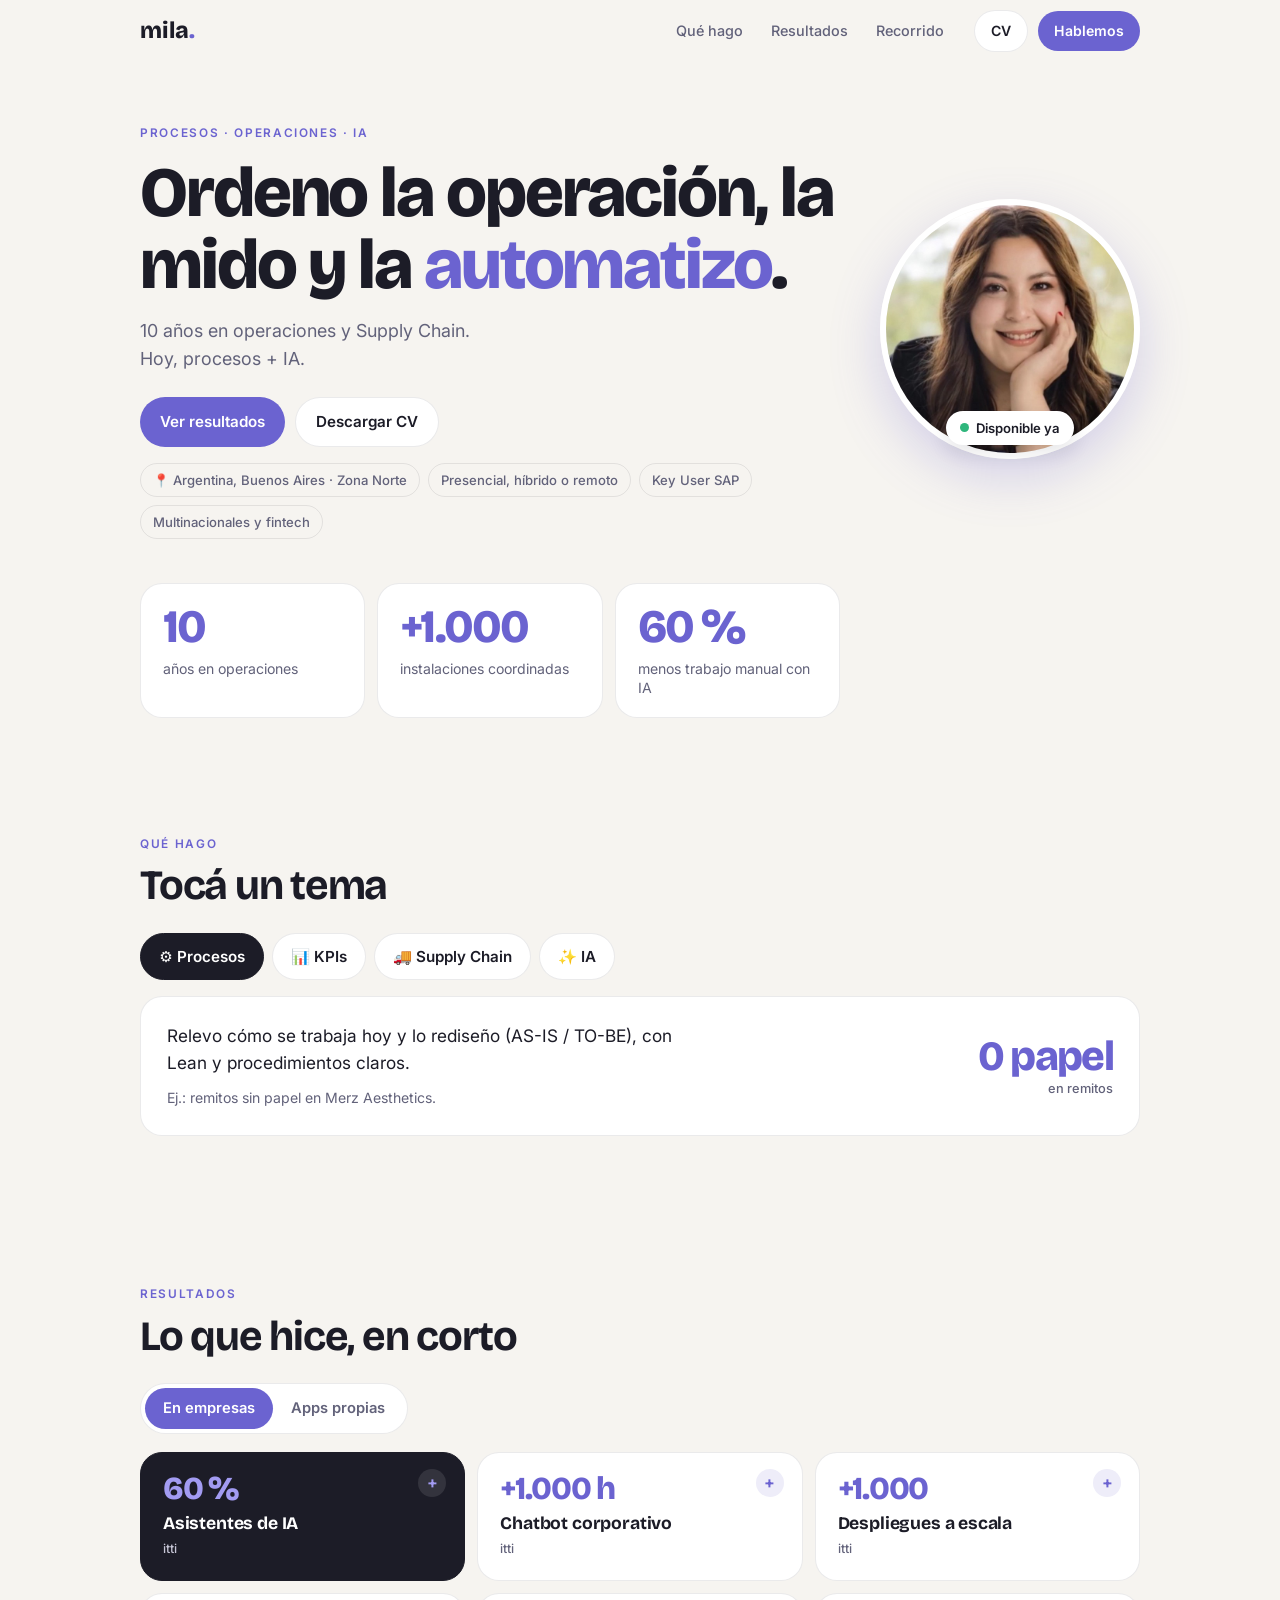
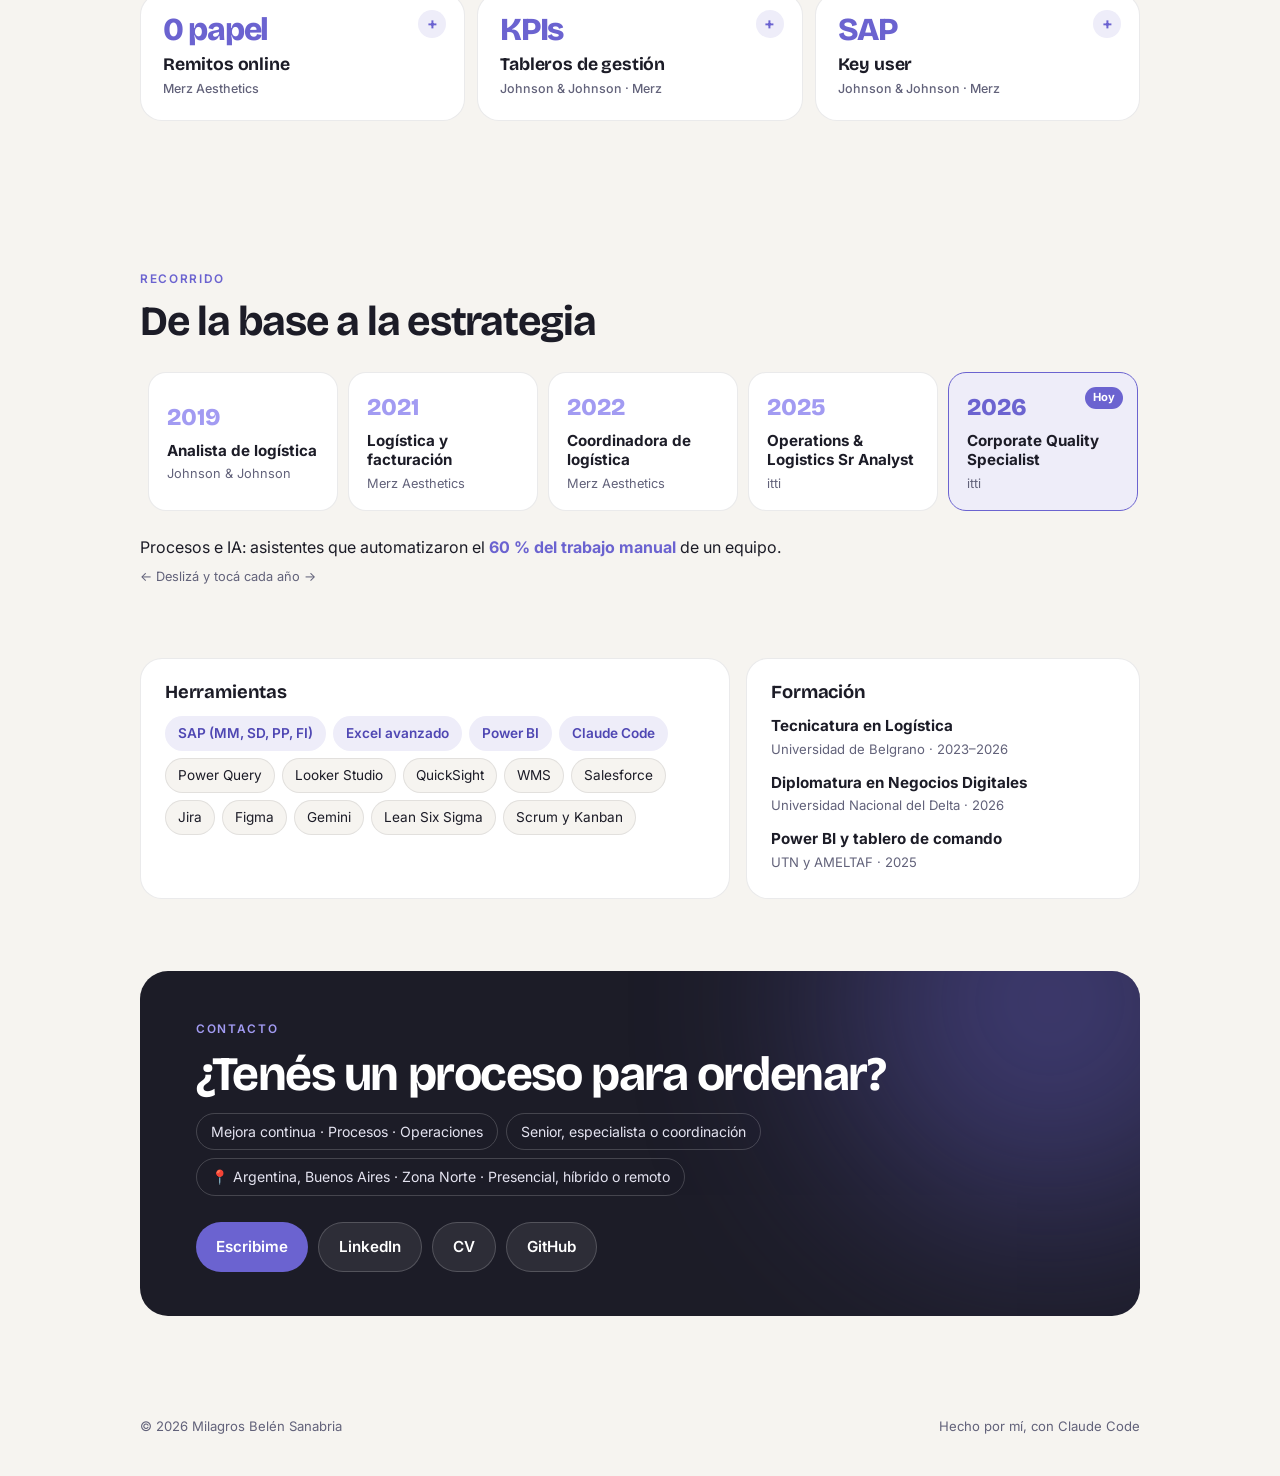
==== index.html @ e9c34959 "Ubicación: Argentina, Buenos Aires, Zona Norte; presencial, híbrido o remoto Co-Authored-By: Claude " ====
<!doctype html>
<html lang="es">
<head>
<meta charset="utf-8">
<meta name="viewport" content="width=device-width, initial-scale=1">
<title>Milagros Sanabria · Procesos, operaciones e IA</title>
<meta name="description" content="Milagros Sanabria: 10 años en operaciones, supply chain y mejora continua. Relevo procesos, los mido con KPIs y los automatizo con IA.">
<meta property="og:title" content="Milagros Sanabria · Procesos, operaciones e IA">
<meta property="og:description" content="10 años en operaciones, supply chain y mejora continua, en Johnson & Johnson, Merz Aesthetics e itti.">
<meta property="og:image" content="https://mila-ops-ia.github.io/img/preview.png">
<meta property="og:image:width" content="1200">
<meta property="og:image:height" content="630">
<meta property="og:url" content="https://mila-ops-ia.github.io/">
<meta property="og:type" content="website">
<meta name="twitter:card" content="summary_large_image">
<link rel="icon" href="data:image/svg+xml,%3Csvg xmlns='http://www.w3.org/2000/svg' viewBox='0 0 64 64'%3E%3Crect width='64' height='64' rx='18' fill='%236b63d0'/%3E%3Ctext x='32' y='44' font-family='Arial' font-weight='800' font-size='34' text-anchor='middle' fill='white'%3Em%3C/text%3E%3C/svg%3E">
<link rel="preconnect" href="https://fonts.googleapis.com">
<link rel="preconnect" href="https://fonts.gstatic.com" crossorigin>
<link href="https://fonts.googleapis.com/css2?family=Bricolage+Grotesque:opsz,wght@12..96,700;12..96,800&family=Inter:wght@400;500;600&display=swap" rel="stylesheet">
<style>
  :root{
    --fondo:#f6f4f0; --blanco:#fff; --tinta:#1c1c27; --gris:#62627a; --linea:rgba(28,28,39,.09);
    --violeta:#6b63d0; --violeta-osc:#4f47b3; --lila:#a29bf2; --lila-suave:#eeedf9;
    --display:"Bricolage Grotesque",Inter,system-ui,sans-serif; --texto:Inter,system-ui,-apple-system,sans-serif;
    --r:22px;
  }
  *{box-sizing:border-box;margin:0;padding:0}
  html{scroll-behavior:smooth}
  body{background:var(--fondo);color:var(--tinta);font-family:var(--texto);font-size:16px;line-height:1.55;-webkit-font-smoothing:antialiased}
  a{color:inherit}
  img{max-width:100%;display:block}
  .ancho{max-width:1040px;margin:0 auto;padding:0 20px}
  h1,h2,h3{font-family:var(--display);letter-spacing:-.03em;line-height:1.02}
  .eti{font-size:.74rem;font-weight:600;letter-spacing:.14em;text-transform:uppercase;color:var(--violeta)}
  section{padding:72px 0}
  section h2{font-size:clamp(1.9rem,4.4vw,2.6rem);margin:10px 0 26px}
  button{font:inherit;cursor:pointer;border:0;background:none;color:inherit}
  :focus-visible{outline:3px solid var(--lila);outline-offset:3px;border-radius:10px}

  /* barra */
  .barra{position:sticky;top:0;z-index:20;background:rgba(246,244,240,.85);backdrop-filter:blur(12px);-webkit-backdrop-filter:blur(12px);border-bottom:1px solid transparent;transition:border-color .2s}
  .barra.sombra{border-color:var(--linea)}
  .barra .ancho{display:flex;align-items:center;gap:10px;height:62px}
  .marca{font-family:var(--display);font-weight:800;font-size:1.45rem;text-decoration:none;margin-right:auto}
  .marca span{color:var(--violeta)}
  .barra nav{display:flex;gap:4px;margin-right:8px}
  .barra nav a{text-decoration:none;font-size:.9rem;font-weight:500;color:var(--gris);padding:8px 12px;border-radius:999px}
  .barra nav a:hover{background:var(--blanco);color:var(--tinta)}
  .btn{display:inline-flex;align-items:center;gap:8px;text-decoration:none;font-weight:600;font-size:.95rem;padding:12px 20px;border-radius:999px;transition:transform .15s,background .15s}
  .btn:hover{transform:translateY(-1px)}
  .btn-v{background:var(--violeta);color:#fff}
  .btn-v:hover{background:var(--violeta-osc)}
  .btn-b{background:var(--blanco);border:1px solid var(--linea)}
  .btn-s{padding:9px 16px;font-size:.88rem}

  /* inicio */
  .inicio{padding:56px 0 40px}
  .inicio .ancho{display:grid;grid-template-columns:minmax(0,1fr) 260px;gap:40px;align-items:center}
  .inicio h1{font-size:clamp(2.5rem,7vw,4.4rem);font-weight:800;margin:14px 0 16px}
  .inicio h1 em{font-style:normal;color:var(--violeta)}
  .bajada{font-size:1.12rem;color:var(--gris);max-width:30ch}
  .acciones{display:flex;gap:10px;flex-wrap:wrap;margin-top:24px}
  .foto{position:relative;justify-self:center}
  .foto img{width:260px;height:260px;border-radius:50%;object-fit:cover;border:6px solid var(--blanco);box-shadow:0 18px 50px rgba(107,99,208,.25)}
  .estado{position:absolute;bottom:14px;left:50%;transform:translateX(-50%);background:var(--blanco);border-radius:999px;padding:7px 14px;font-size:.82rem;font-weight:600;white-space:nowrap;box-shadow:0 6px 20px rgba(28,28,39,.12);display:flex;align-items:center;gap:7px}
  .estado i{width:9px;height:9px;border-radius:50%;background:#2fb67c;box-shadow:0 0 0 0 rgba(47,182,124,.6);animation:latido 2s infinite}
  @keyframes latido{70%{box-shadow:0 0 0 8px rgba(47,182,124,0)}100%{box-shadow:0 0 0 0 rgba(47,182,124,0)}}
  .cifras{display:grid;grid-template-columns:repeat(3,1fr);gap:12px;margin-top:44px}
  .cifra{background:var(--blanco);border:1px solid var(--linea);border-radius:var(--r);padding:20px 22px}
  .cifra b{display:block;font-family:var(--display);font-weight:800;font-size:clamp(2rem,5vw,2.9rem);letter-spacing:-.04em;color:var(--violeta);line-height:1}
  .cifra span{display:block;font-size:.88rem;color:var(--gris);margin-top:8px;line-height:1.35}
  .sellos{display:flex;flex-wrap:wrap;gap:8px;margin-top:16px}
  .sello{font-size:.82rem;font-weight:500;color:var(--gris);background:transparent;border:1px solid var(--linea);border-radius:999px;padding:6px 12px}

  /* qué hago */
  .opciones{display:flex;flex-wrap:wrap;gap:8px}
  .op{padding:11px 18px;border-radius:999px;background:var(--blanco);border:1px solid var(--linea);font-weight:600;font-size:.95rem;transition:background .15s,color .15s}
  .op[aria-selected="true"]{background:var(--tinta);color:#fff;border-color:var(--tinta)}
  .panel{margin-top:16px;background:var(--blanco);border:1px solid var(--linea);border-radius:var(--r);padding:26px;display:grid;grid-template-columns:minmax(0,1fr) auto;gap:24px;align-items:center;animation:entra .3s ease}
  .panel p{font-size:1.08rem;max-width:46ch}
  .panel .ej{display:block;font-size:.88rem;color:var(--gris);margin-top:10px}
  .panel .num{font-family:var(--display);font-weight:800;font-size:2.6rem;color:var(--violeta);letter-spacing:-.04em;text-align:right;line-height:1}
  .panel .num small{display:block;font-family:var(--texto);font-weight:500;font-size:.8rem;color:var(--gris);letter-spacing:0;margin-top:6px}
  @keyframes entra{from{opacity:0;transform:translateY(6px)}to{opacity:1;transform:none}}

  /* resultados */
  .pestanas{display:inline-flex;background:var(--blanco);border:1px solid var(--linea);border-radius:999px;padding:4px;margin-bottom:18px}
  .pest{padding:9px 18px;border-radius:999px;font-weight:600;font-size:.92rem;color:var(--gris)}
  .pest[aria-selected="true"]{background:var(--violeta);color:#fff}
  .tarjetas{display:grid;grid-template-columns:repeat(3,minmax(0,1fr));gap:12px}
  .tarjetas[hidden]{display:none}
  .t{background:var(--blanco);border:1px solid var(--linea);border-radius:var(--r);overflow:hidden;display:flex;flex-direction:column}
  .t summary{list-style:none;cursor:pointer;padding:20px 22px;flex:1;position:relative}
  .t summary::-webkit-details-marker{display:none}
  .t summary::after{content:"+";position:absolute;top:16px;right:18px;width:28px;height:28px;border-radius:50%;background:var(--lila-suave);color:var(--violeta);font-weight:700;display:grid;place-items:center;transition:transform .2s}
  .t[open] summary::after{transform:rotate(45deg)}
  .t .n{font-family:var(--display);font-weight:800;font-size:2rem;color:var(--violeta);letter-spacing:-.04em;line-height:1}
  .t h3{font-size:1.1rem;margin:10px 0 2px;letter-spacing:-.01em}
  .t .donde{font-size:.78rem;color:var(--gris);font-weight:500}
  .t .mas{padding:0 22px 20px;font-size:.92rem;color:var(--gris)}
  .t.oscura{background:var(--tinta);color:#fff;border-color:var(--tinta)}
  .t.oscura .n{color:var(--lila)}
  .t.oscura .donde,.t.oscura .mas{color:#c6c5d6}
  .t.oscura summary::after{background:rgba(255,255,255,.1);color:var(--lila)}
  .app{background:var(--blanco);border:1px solid var(--linea);border-radius:var(--r);overflow:hidden;text-decoration:none;display:flex;flex-direction:column;transition:transform .2s,box-shadow .2s}
  .app:hover{transform:translateY(-3px);box-shadow:0 14px 30px rgba(28,28,39,.1)}
  .app img{width:100%;height:auto;aspect-ratio:16/10;object-fit:cover;object-position:top;border-bottom:1px solid var(--linea)}
  .app div{padding:16px 20px 18px;flex:1;display:flex;flex-direction:column}
  .app .donde{font-size:.74rem;font-weight:600;letter-spacing:.08em;text-transform:uppercase;color:var(--gris)}
  .app h3{font-size:1.15rem;margin:6px 0 4px;letter-spacing:-.01em}
  .app p{font-size:.9rem;color:var(--gris);flex:1}
  .app .ir{margin-top:12px;font-weight:600;color:var(--violeta);font-size:.9rem}

  /* recorrido */
  .linea{display:flex;gap:10px;overflow-x:auto;scroll-snap-type:x mandatory;padding:4px 2px 18px;scrollbar-width:thin}
  .hito{flex:0 0 190px;scroll-snap-align:start;text-align:left;background:var(--blanco);border:1px solid var(--linea);border-radius:18px;padding:16px 18px;position:relative;transition:border-color .15s,background .15s}
  .hito .anio{font-family:var(--display);font-weight:800;font-size:1.5rem;color:var(--lila);letter-spacing:-.03em}
  .hito b{display:block;font-size:.95rem;line-height:1.3;margin-top:4px}
  .hito span{display:block;font-size:.8rem;color:var(--gris);margin-top:4px}
  .hito[aria-pressed="true"]{border-color:var(--violeta);background:var(--lila-suave)}
  .hito[aria-pressed="true"] .anio{color:var(--violeta)}
  .hito.hoy::before{content:"Hoy";position:absolute;top:14px;right:14px;font-size:.7rem;font-weight:700;color:#fff;background:var(--violeta);border-radius:999px;padding:2px 8px}
  .detalle{margin-top:6px;font-size:1rem;color:var(--tinta);min-height:1.6em}
  .detalle b{color:var(--violeta)}
  .pista{font-size:.8rem;color:var(--gris);margin-top:6px}

  /* herramientas */
  .dos{display:grid;grid-template-columns:1.2fr .8fr;gap:16px}
  .caja{background:var(--blanco);border:1px solid var(--linea);border-radius:var(--r);padding:24px}
  .caja h3{font-size:1.15rem;margin-bottom:14px;letter-spacing:-.01em}
  .chips{display:flex;flex-wrap:wrap;gap:7px}
  .chips span{font-size:.85rem;padding:6px 12px;border-radius:999px;background:var(--fondo);border:1px solid var(--linea)}
  .chips span.f{background:var(--lila-suave);border-color:transparent;color:var(--violeta-osc);font-weight:600}
  .forma{list-style:none;display:grid;gap:12px}
  .forma b{display:block;font-size:.95rem;line-height:1.3}
  .forma span{font-size:.82rem;color:var(--gris)}

  /* contacto */
  .contacto .caja-c{background:var(--tinta);color:#fff;border-radius:28px;padding:44px clamp(24px,5vw,56px);position:relative;overflow:hidden}
  .contacto .caja-c::before{content:"";position:absolute;width:420px;height:420px;border-radius:50%;background:var(--violeta);filter:blur(110px);opacity:.45;top:-180px;right:-120px}
  .contacto .caja-c>*{position:relative}
  .contacto h2{margin:10px 0 14px;font-size:clamp(2rem,5vw,3rem)}
  .contacto .eti{color:var(--lila)}
  .busco{display:flex;flex-wrap:wrap;gap:8px;margin:6px 0 26px}
  .busco span{font-size:.88rem;border:1px solid rgba(255,255,255,.18);border-radius:999px;padding:7px 14px;color:#e4e3f0}
  .contacto .btn-b{background:rgba(255,255,255,.08);border-color:rgba(255,255,255,.18);color:#fff}
  footer{padding:28px 0 40px;font-size:.82rem;color:var(--gris)}
  footer .ancho{display:flex;justify-content:space-between;gap:12px;flex-wrap:wrap}

  /* aparece al bajar */
  .ap{opacity:0;transform:translateY(14px);transition:opacity .5s ease,transform .5s ease}
  .ap.ver{opacity:1;transform:none}

  @media (max-width:860px){
    .barra nav{display:none}
    .inicio .ancho{grid-template-columns:1fr;gap:26px}
    .foto{order:-1;justify-self:start}
    .foto img{width:150px;height:150px;border-width:4px}
    .estado{left:auto;right:-40px;transform:none;bottom:6px}
    .tarjetas,.dos{grid-template-columns:1fr}
    .panel{grid-template-columns:1fr}
    .panel .num{text-align:left}
  }
  @media (max-width:520px){
    section{padding:56px 0}
    .cifras{grid-template-columns:1fr 1fr}
    .cifras .cifra:first-child{grid-column:span 2}
    .barra .btn-b{display:none}
  }
  @media (prefers-reduced-motion:reduce){
    *{animation:none!important;transition:none!important}
    .ap{opacity:1;transform:none}
    html{scroll-behavior:auto}
  }
</style>
</head>
<body>

<header class="barra" id="barra">
  <div class="ancho">
    <a class="marca" href="#inicio">mila<span>.</span></a>
    <nav aria-label="Secciones">
      <a href="#que-hago">Qué hago</a>
      <a href="#resultados">Resultados</a>
      <a href="#recorrido">Recorrido</a>
    </nav>
    <a class="btn btn-b btn-s" href="cv-milagros-sanabria.pdf" download>CV</a>
    <a class="btn btn-v btn-s" href="#contacto">Hablemos</a>
  </div>
</header>

<main>
  <section class="inicio" id="inicio">
    <div class="ancho">
      <div>
        <span class="eti">Procesos · Operaciones · IA</span>
        <h1>Ordeno la operación, la mido y la <em>automatizo</em>.</h1>
        <p class="bajada">10 años en operaciones y Supply Chain. Hoy, procesos + IA.</p>
        <div class="acciones">
          <a class="btn btn-v" href="#resultados">Ver resultados</a>
          <a class="btn btn-b" href="cv-milagros-sanabria.pdf" download>Descargar CV</a>
        </div>
        <div class="sellos"><span class="sello">📍 Argentina, Buenos Aires · Zona Norte</span><span class="sello">Presencial, híbrido o remoto</span><span class="sello">Key User SAP</span><span class="sello">Multinacionales y fintech</span></div>
      </div>
      <div class="foto">
        <img src="img/mila.jpg" alt="Milagros Sanabria sonriendo" width="640" height="640">
        <span class="estado"><i></i>Disponible ya</span>
      </div>
    </div>
    <div class="ancho">
      <div class="cifras">
        <div class="cifra"><b data-contar="10">10</b><span>años en operaciones</span></div>
        <div class="cifra"><b data-contar="1000" data-pre="+">+1.000</b><span>instalaciones coordinadas</span></div>
        <div class="cifra"><b data-contar="60" data-suf=" %">60 %</b><span>menos trabajo manual con IA</span></div>
      </div>
    </div>
  </section>

  <section id="que-hago">
    <div class="ancho ap">
      <span class="eti">Qué hago</span>
      <h2>Tocá un tema</h2>
      <div class="opciones" role="tablist" aria-label="Qué hago">
        <button class="op" role="tab" aria-selected="true" data-i="0">⚙️ Procesos</button>
        <button class="op" role="tab" aria-selected="false" data-i="1">📊 KPIs</button>
        <button class="op" role="tab" aria-selected="false" data-i="2">🚚 Supply Chain</button>
        <button class="op" role="tab" aria-selected="false" data-i="3">✨ IA</button>
      </div>
      <div class="panel" id="panel" role="tabpanel" aria-live="polite"></div>
    </div>
  </section>

  <section id="resultados">
    <div class="ancho ap">
      <span class="eti">Resultados</span>
      <h2>Lo que hice, en corto</h2>
      <div class="pestanas" role="tablist" aria-label="Resultados">
        <button class="pest" role="tab" aria-selected="true" aria-controls="r-empresas" id="p-empresas">En empresas</button>
        <button class="pest" role="tab" aria-selected="false" aria-controls="r-apps" id="p-apps">Apps propias</button>
      </div>

      <div class="tarjetas" id="r-empresas" role="tabpanel" aria-labelledby="p-empresas">
        <details class="t oscura"><summary><div class="n">60 %</div><h3>Asistentes de IA</h3><span class="donde">itti</span></summary><p class="mas">Por iniciativa propia, asistentes con Gemini que estandarizaron tareas y automatizaron el 60 % del trabajo manual de 30 personas.</p></details>
        <details class="t"><summary><div class="n">+1.000 h</div><h3>Chatbot corporativo</h3><span class="donde">itti</span></summary><p class="mas">Proyecto completo: caso de negocio, riesgos, roadmap y pruebas UAT. Ahorro proyectado de más de 1.000 horas por mes.</p></details>
        <details class="t"><summary><div class="n">+1.000</div><h3>Despliegues a escala</h3><span class="donde">itti</span></summary><p class="mas">Logística end-to-end de más de 1.000 instalaciones y más de 50 sucursales en 12 meses, con la meta anual superada.</p></details>
        <details class="t"><summary><div class="n">0 papel</div><h3>Remitos online</h3><span class="donde">Merz Aesthetics</span></summary><p class="mas">Remitos sin papel y despachos más rápidos. Referente funcional en la implementación de SAP.</p></details>
        <details class="t"><summary><div class="n">KPIs</div><h3>Tableros de gestión</h3><span class="donde">Johnson &amp; Johnson · Merz</span></summary><p class="mas">Controles internos y tableros en Power BI, Excel y SAP para seguir al operador logístico y presentar a gerencia.</p></details>
        <details class="t"><summary><div class="n">SAP</div><h3>Key user</h3><span class="donde">Johnson &amp; Johnson · Merz</span></summary><p class="mas">Key user en el depósito de J&amp;J y referente funcional en la implementación de SAP en Merz.</p></details>
      </div>

      <div class="tarjetas" id="r-apps" role="tabpanel" aria-labelledby="p-apps" hidden>
        <a class="app" href="https://mila-ops-ia.github.io/servicios/demo-cartera/" target="_blank" rel="noopener"><img src="img/demo-cartera.jpg" alt="Tablero de Cartera" loading="lazy" width="960" height="600"><div><span class="donde">En uso</span><h3>Cartera</h3><p>Préstamos y cobranzas, con tablero de mora y rentabilidad.</p><span class="ir">Probar demo →</span></div></a>
        <a class="app" href="https://mila-ops-ia.github.io/servicios/demo-reparto/" target="_blank" rel="noopener"><img src="img/demo-reparto.jpg" alt="Inicio de Reparto" loading="lazy" width="960" height="600"><div><span class="donde">En uso</span><h3>Reparto</h3><p>Cuánto queda limpio por hora y por paquete.</p><span class="ir">Probar demo →</span></div></a>
        <a class="app" href="https://mila-ops-ia.github.io/soytigreya/" target="_blank" rel="noopener"><img src="img/demo-tigre.jpg" alt="Entrada de SoyTigreYa" loading="lazy" width="960" height="600"><div><span class="donde">Prototipo · Diplomatura</span><h3>SoyTigreYa</h3><p>Super-app municipal: beneficios, comercios y trámites.</p><span class="ir">Probar demo →</span></div></a>
        <a class="app" href="https://github.com/mila-ops-ia/busqueda-laboral" target="_blank" rel="noopener" style="grid-column:1/-1"><div><span class="donde">Corre cada día</span><h3>🔎 Búsqueda laboral automática</h3><p>Busca avisos en LinkedIn, los puntúa según mi perfil y los carga en un Google Sheet.</p><span class="ir">Ver en GitHub →</span></div></a>
      </div>
    </div>
  </section>

  <section id="recorrido">
    <div class="ancho ap">
      <span class="eti">Recorrido</span>
      <h2>De la base a la estrategia</h2>
      <div class="linea" id="linea">
        <button class="hito" aria-pressed="false" data-d="Empecé atendiendo clientes: ahí aprendí cómo impacta cada falla de la operación."><div class="anio">2016</div><b>Atención al cliente</b><span>Johnson &amp; Johnson</span></button>
        <button class="hito" aria-pressed="false" data-d="Depósito e inventario, como <b>key user de SAP</b>."><div class="anio">2017</div><b>Depósito e inventario</b><span>Johnson &amp; Johnson</span></button>
        <button class="hito" aria-pressed="false" data-d="Analista de logística: controles y <b>tableros</b> para seguir al operador logístico."><div class="anio">2019</div><b>Analista de logística</b><span>Johnson &amp; Johnson</span></button>
        <button class="hito" aria-pressed="false" data-d="Logística y facturación, referente en la <b>implementación de SAP</b> y remitos sin papel."><div class="anio">2021</div><b>Logística y facturación</b><span>Merz Aesthetics</span></button>
        <button class="hito" aria-pressed="false" data-d="Coordiné la <b>distribución nacional</b> con equipo a cargo."><div class="anio">2022</div><b>Coordinadora de logística</b><span>Merz Aesthetics</span></button>
        <button class="hito" aria-pressed="false" data-d="Despliegues a escala: <b>+1.000 instalaciones</b> y +50 sucursales en 12 meses."><div class="anio">2025</div><b>Operations &amp; Logistics Sr Analyst</b><span>itti</span></button>
        <button class="hito hoy" aria-pressed="true" data-d="Procesos e IA: asistentes que automatizaron el <b>60 % del trabajo manual</b> de un equipo."><div class="anio">2026</div><b>Corporate Quality Specialist</b><span>itti</span></button>
      </div>
      <p class="detalle" id="detalle" aria-live="polite"></p>
      <p class="pista">← Deslizá y tocá cada año →</p>
    </div>
  </section>

  <section id="herramientas" style="padding-top:0">
    <div class="ancho dos ap">
      <div class="caja">
        <h3>Herramientas</h3>
        <div class="chips">
          <span class="f">SAP (MM, SD, PP, FI)</span><span class="f">Excel avanzado</span><span class="f">Power BI</span><span class="f">Claude Code</span>
          <span>Power Query</span><span>Looker Studio</span><span>QuickSight</span><span>WMS</span><span>Salesforce</span><span>Jira</span><span>Figma</span><span>Gemini</span><span>Lean Six Sigma</span><span>Scrum y Kanban</span>
        </div>
      </div>
      <div class="caja">
        <h3>Formación</h3>
        <ul class="forma">
          <li><b>Tecnicatura en Logística</b><span>Universidad de Belgrano · 2023–2026</span></li>
          <li><b>Diplomatura en Negocios Digitales</b><span>Universidad Nacional del Delta · 2026</span></li>
          <li><b>Power BI y tablero de comando</b><span>UTN y AMELTAF · 2025</span></li>
        </ul>
      </div>
    </div>
  </section>

  <section class="contacto" id="contacto" style="padding-top:0">
    <div class="ancho ap">
      <div class="caja-c">
        <span class="eti">Contacto</span>
        <h2>¿Tenés un proceso para ordenar?</h2>
        <div class="busco">
          <span>Mejora continua · Procesos · Operaciones</span>
          <span>Senior, especialista o coordinación</span>
          <span>📍 Argentina, Buenos Aires · Zona Norte · Presencial, híbrido o remoto</span>
        </div>
        <div class="acciones">
          <a class="btn btn-v" href="mailto:milagrosbelensanabria@gmail.com">Escribime</a>
          <a class="btn btn-b" href="https://www.linkedin.com/in/milagros-sanabria/" target="_blank" rel="noopener">LinkedIn</a>
          <a class="btn btn-b" href="cv-milagros-sanabria.pdf" download>CV</a>
          <a class="btn btn-b" href="https://github.com/mila-ops-ia" target="_blank" rel="noopener">GitHub</a>
        </div>
      </div>
    </div>
  </section>
</main>

<footer><div class="ancho"><span>© 2026 Milagros Belén Sanabria</span><span>Hecho por mí, con Claude Code</span></div></footer>

<script>
  // Qué hago: un tema a la vez
  const temas = [
    {t:"Relevo cómo se trabaja hoy y lo rediseño (AS-IS / TO-BE), con Lean y procedimientos claros.", e:"Ej.: remitos sin papel en Merz Aesthetics.", n:"0 papel", s:"en remitos"},
    {t:"Defino indicadores desde cero, aunque no haya historial, y armo tableros para decidir con datos.", e:"Power BI, Looker Studio y QuickSight.", n:"KPIs", s:"desde cero"},
    {t:"Abastecimiento, inventario, distribución nacional y operadores 3PL/4PL.", e:"Ej.: despliegues de itti en 12 meses.", n:"+1.000", s:"instalaciones"},
    {t:"Asistentes, chatbots y apps propias con Claude Code. Primero entiendo el proceso, después lo automatizo.", e:"Ej.: asistentes con Gemini para un equipo de 30 personas.", n:"60 %", s:"menos trabajo manual"}
  ];
  const panel = document.getElementById("panel");
  const ops = [...document.querySelectorAll(".op")];
  function mostrar(i){
    ops.forEach((b,j)=>b.setAttribute("aria-selected", j===i));
    const x = temas[i];
    panel.style.animation="none"; panel.offsetHeight; panel.style.animation="";
    panel.innerHTML = `<div><p>${x.t}</p><span class="ej">${x.e}</span></div><div class="num">${x.n}<small>${x.s}</small></div>`;
  }
  ops.forEach((b,i)=>b.addEventListener("click",()=>mostrar(i)));
  mostrar(0);

  // Resultados: pestañas
  const pests = [...document.querySelectorAll(".pest")];
  pests.forEach(p=>p.addEventListener("click",()=>{
    pests.forEach(q=>{ const on = q===p; q.setAttribute("aria-selected", on); document.getElementById(q.getAttribute("aria-controls")).hidden = !on; });
  }));

  // Recorrido
  const hitos = [...document.querySelectorAll(".hito")];
  const detalle = document.getElementById("detalle");
  function elegir(h){ hitos.forEach(x=>x.setAttribute("aria-pressed", x===h)); detalle.innerHTML = h.dataset.d; }
  hitos.forEach(h=>h.addEventListener("click",()=>elegir(h)));
  elegir(hitos[hitos.length-1]);
  const linea = document.getElementById("linea");
  linea.scrollLeft = linea.scrollWidth;

  // Barra con borde al bajar
  const barra = document.getElementById("barra");
  addEventListener("scroll",()=>barra.classList.toggle("sombra", scrollY>8), {passive:true});

  // Aparecer y contar
  const quieto = matchMedia("(prefers-reduced-motion: reduce)").matches;
  const fmt = n => n.toLocaleString("es-AR");
  function contar(el){
    const fin = +el.dataset.contar, pre = el.dataset.pre||"", suf = el.dataset.suf||"";
    if (quieto) return;
    const t0 = performance.now(), dur = 1200;
    (function paso(t){ const k = Math.min(1,(t-t0)/dur), v = Math.round(fin*(1-Math.pow(1-k,3))); el.textContent = pre+fmt(v)+suf; if(k<1) requestAnimationFrame(paso); })(t0);
  }
  if ("IntersectionObserver" in window){
    const io = new IntersectionObserver(es=>es.forEach(e=>{ if(e.isIntersecting){ e.target.classList.add("ver"); io.unobserve(e.target); } }), {threshold:.12});
    document.querySelectorAll(".ap").forEach(el=>io.observe(el));
    const ic = new IntersectionObserver(es=>es.forEach(e=>{ if(e.isIntersecting){ contar(e.target); ic.unobserve(e.target); } }), {threshold:.6});
    document.querySelectorAll("[data-contar]").forEach(el=>ic.observe(el));
  } else document.querySelectorAll(".ap").forEach(el=>el.classList.add("ver"));
</script>
</body>
</html>
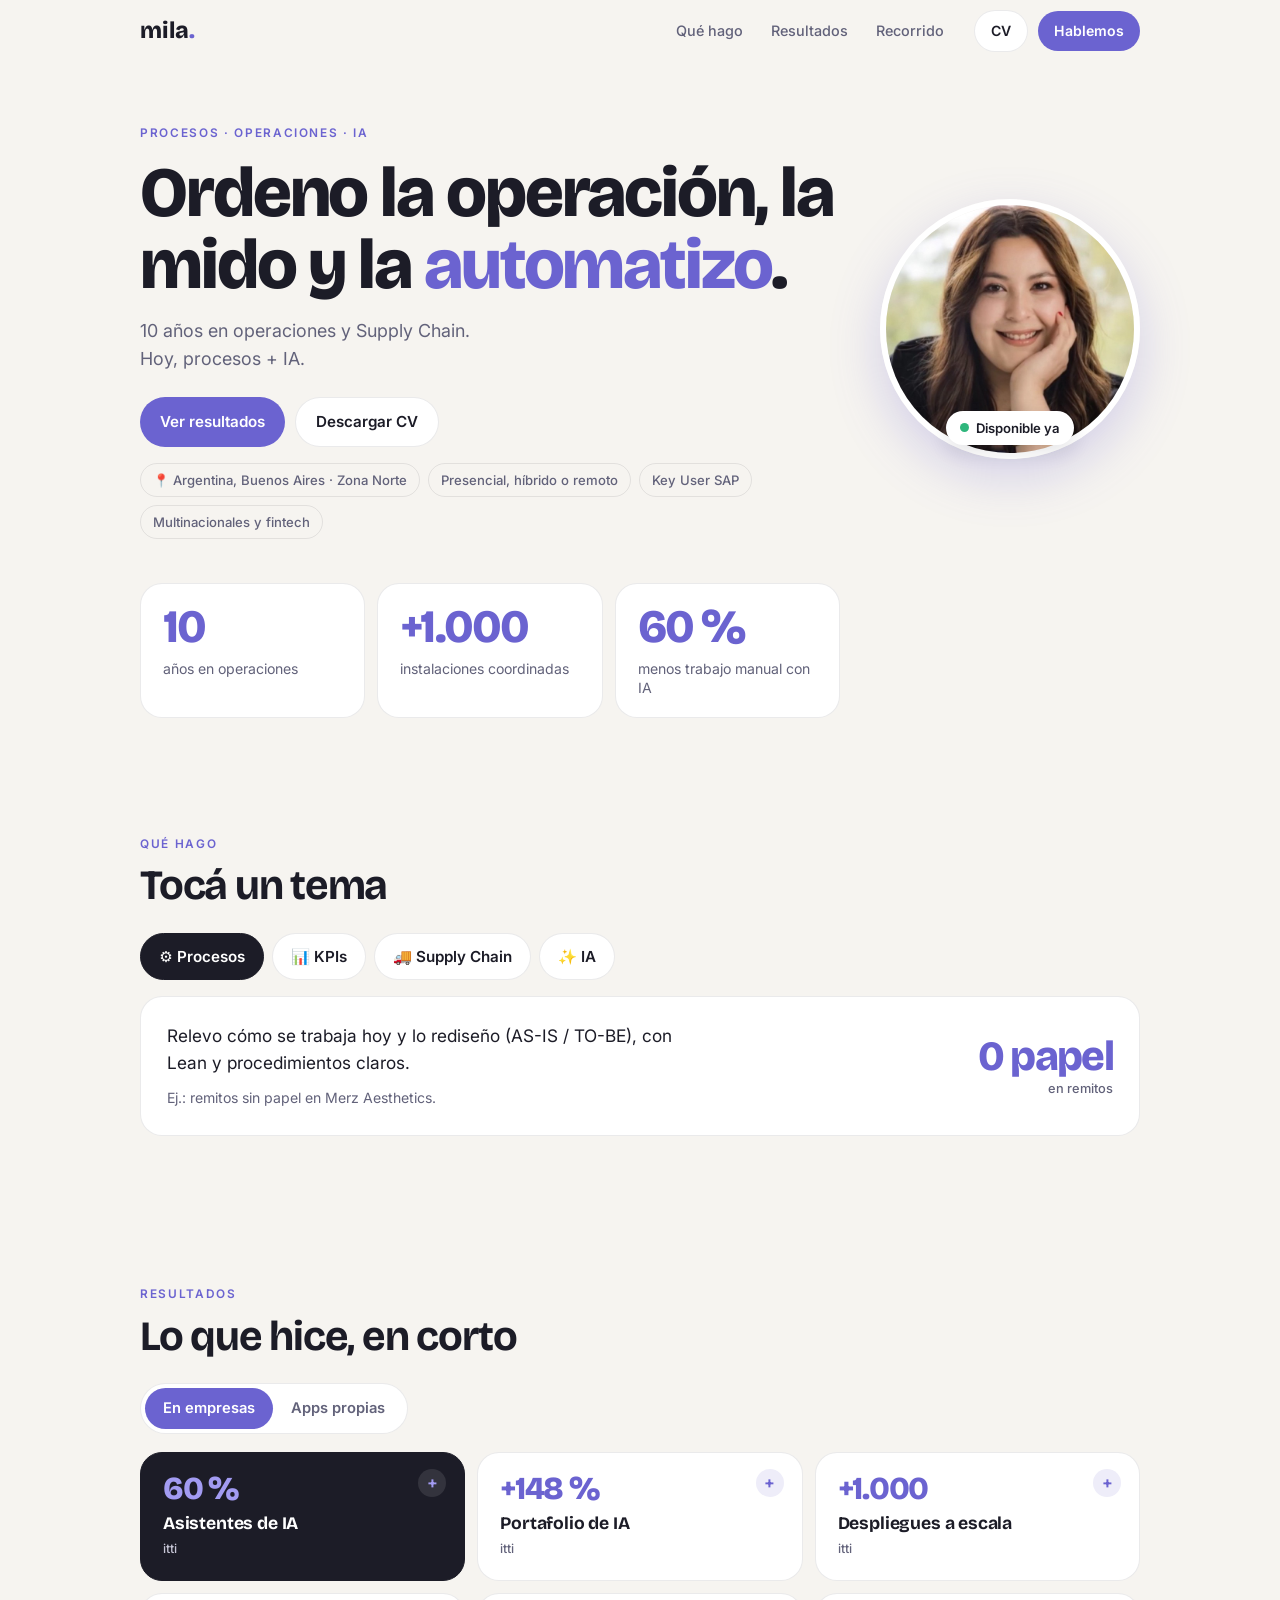
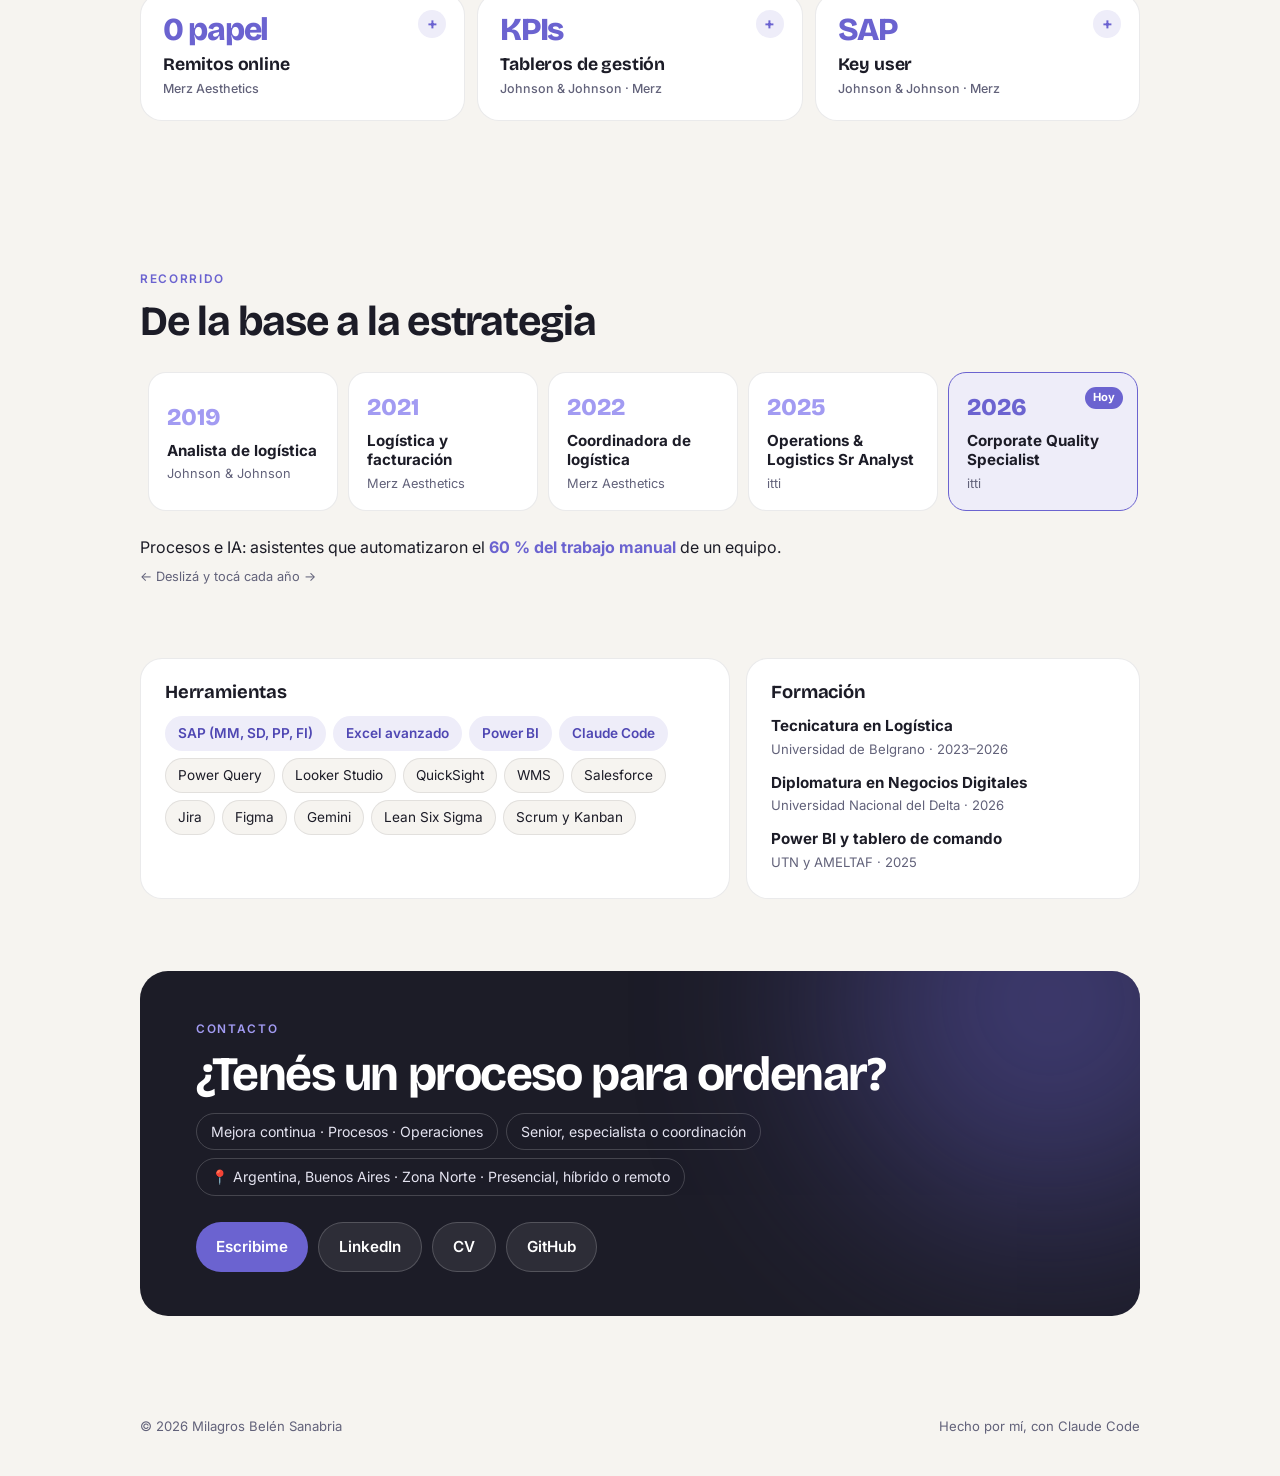
==== commit a84226a9: "Portafolio de IA con los números reales del business case Co-Authored-By: Claude Opus 5.5 <noreply@a" ====
--- a/index.html
+++ b/index.html
@@ -241,7 +241,7 @@
 
       <div class="tarjetas" id="r-empresas" role="tabpanel" aria-labelledby="p-empresas">
         <details class="t oscura"><summary><div class="n">60 %</div><h3>Asistentes de IA</h3><span class="donde">itti</span></summary><p class="mas">Por iniciativa propia, asistentes con Gemini que estandarizaron tareas y automatizaron el 60 % del trabajo manual de 30 personas.</p></details>
-        <details class="t"><summary><div class="n">+1.000 h</div><h3>Chatbot corporativo</h3><span class="donde">itti</span></summary><p class="mas">Proyecto completo: caso de negocio, riesgos, roadmap y pruebas UAT. Ahorro proyectado de más de 1.000 horas por mes.</p></details>
+        <details class="t"><summary><div class="n">+148 %</div><h3>Portafolio de IA</h3><span class="donde">itti</span></summary><p class="mas">Business cases de 3 soluciones de IA (chatbot, agente de documentación y gestión documental): +148 % de capacidad operativa proyectada con la misma dotación. El chatbot reduce un 94 % el tiempo de búsqueda de información.</p></details>
         <details class="t"><summary><div class="n">+1.000</div><h3>Despliegues a escala</h3><span class="donde">itti</span></summary><p class="mas">Logística end-to-end de más de 1.000 instalaciones y más de 50 sucursales en 12 meses, con la meta anual superada.</p></details>
         <details class="t"><summary><div class="n">0 papel</div><h3>Remitos online</h3><span class="donde">Merz Aesthetics</span></summary><p class="mas">Remitos sin papel y despachos más rápidos. Referente funcional en la implementación de SAP.</p></details>
         <details class="t"><summary><div class="n">KPIs</div><h3>Tableros de gestión</h3><span class="donde">Johnson &amp; Johnson · Merz</span></summary><p class="mas">Controles internos y tableros en Power BI, Excel y SAP para seguir al operador logístico y presentar a gerencia.</p></details>
